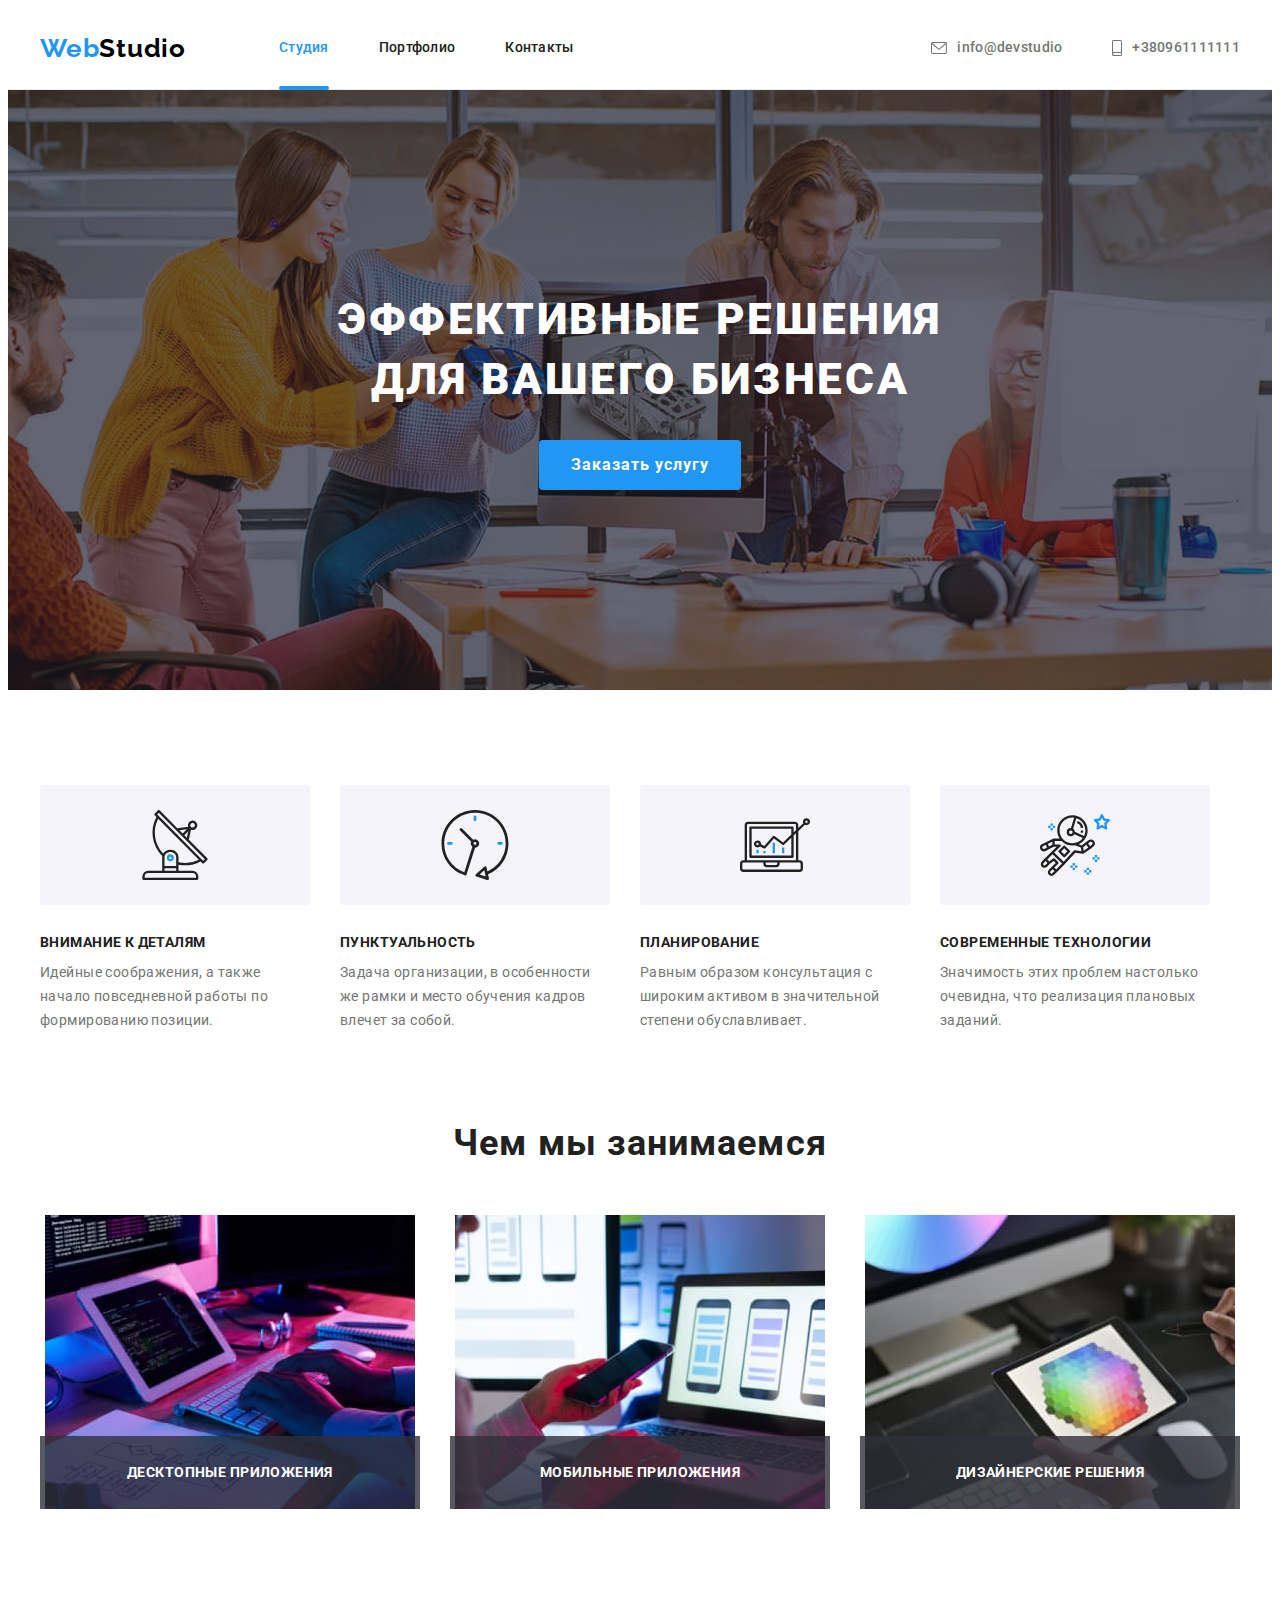
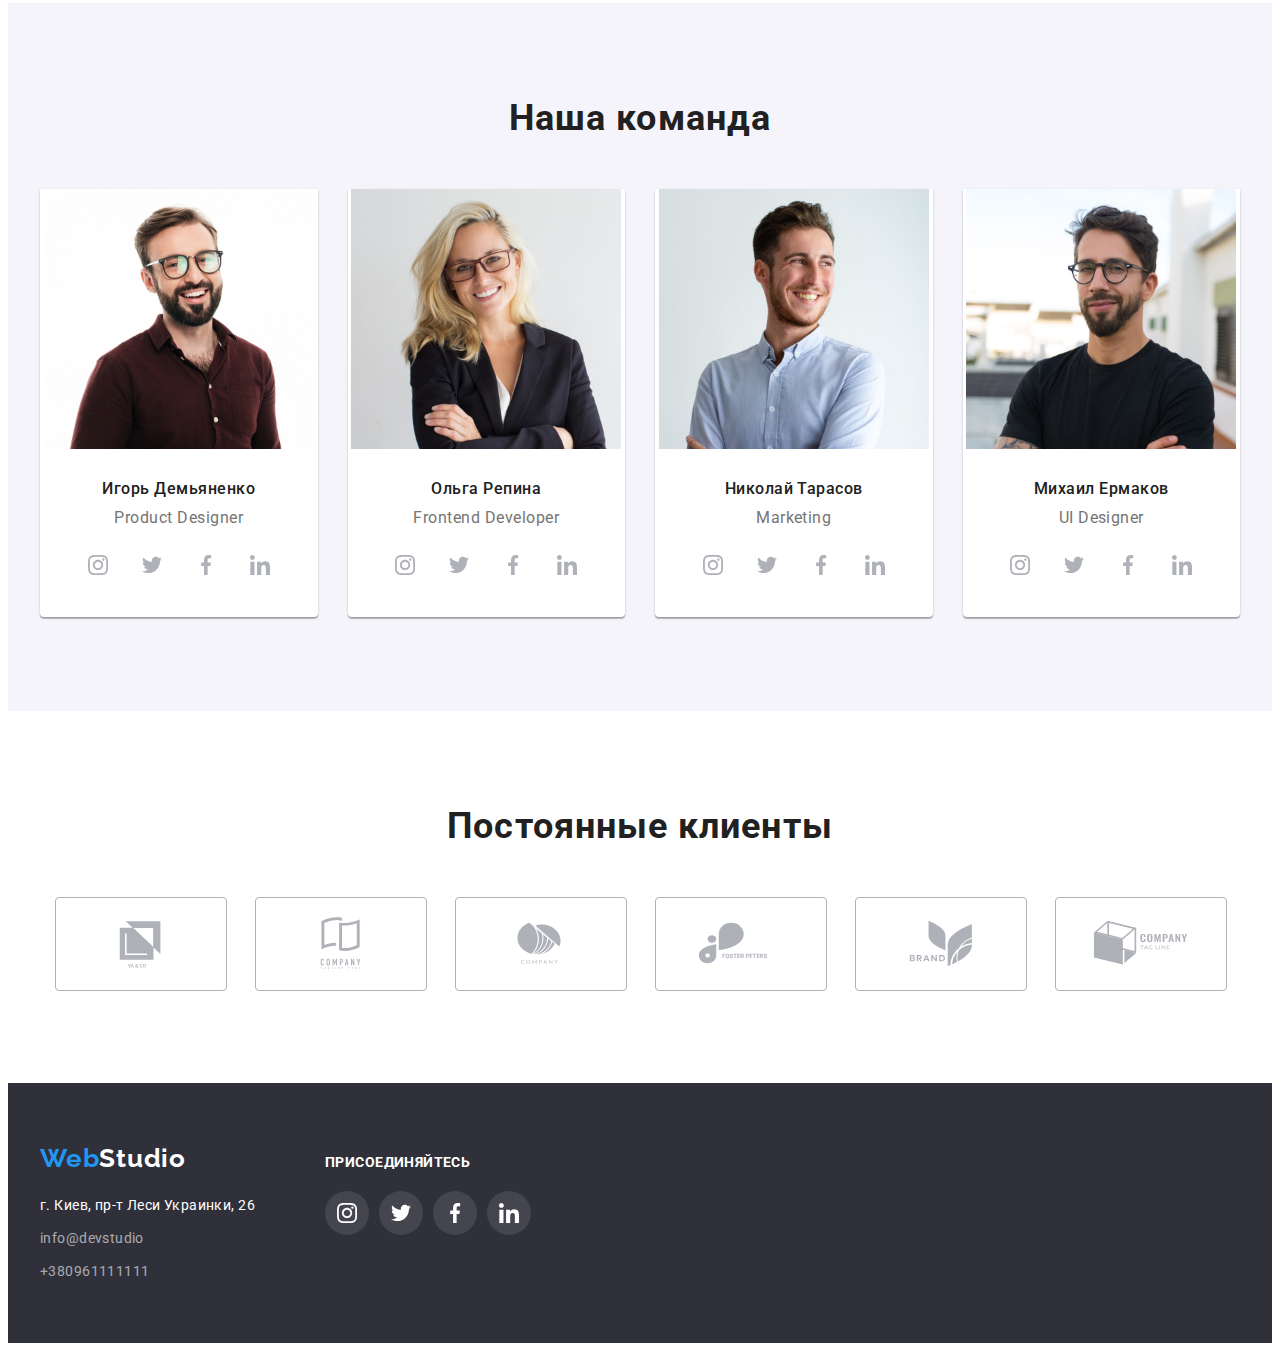
==== index.html @ cbb88fa4 "add HW5" ====
<!DOCTYPE html>
<html lang="ru">
  <head>
    <meta charset="UTF-8" />
    <meta http-equiv="X-UA-Compatible" content="IE=edge" />
    <meta name="viewport" content="width=device-width, initial-scale=1.0" />
    <link rel="preconnect" href="https://fonts.googleapis.com" />
    <link rel="preconnect" href="https://fonts.gstatic.com" crossorigin />
    <link
      href="https://fonts.googleapis.com/css2?family=Raleway:wght@700&family=Roboto:wght@400;500;700;900&display=swap"
      rel="stylesheet"
    />
    <title>WebStudio</title>
    <link
      rel="stylesheet"
      href="https://cdnjs.cloudflare.com/ajax/libs/modern-normalize/1.1.0/modern-normalize.min.css"
      integrity="sha512-wpPYUAdjBVSE4KJnH1VR1HeZfpl1ub8YT/NKx4PuQ5NmX2tKuGu6U/JRp5y+Y8XG2tV+wKQpNHVUX03MfMFn9Q=="
      crossorigin="anonymous"
      referrerpolicy="no-referrer"
    />
    <link rel="stylesheet" href="./css/styles.css" />
  </head>
  <body>
    <!----------------------header-->
    <header class="header">
      <div class="container">
        <a class="header-logo link logo" href="/" lang="en"
          ><span class="color-logo">Web</span>Studio</a
        >
        <nav class="header-nav">
          <ul class="header-list list">
            <li class="header-item">
              <a href="" class="header-link current link">Студия</a>
            </li>
            <li class="header-item">
              <a href="./portfolio.html" class="header-link link">Портфолио</a>
            </li>
            <li class="header-item">
              <a href="" class="header-link link">Контакты</a>
            </li>
          </ul>
        </nav>

        <ul class="header-contacts list">
          <li class="header-contacts-item">
            <a
              href="mailto:info@devstudio"
              class="header-contacts-link header-link link"
            >
              <svg class="header-icons" width="16" height="12">
                <use href="./images/icons.svg#icon-tel"></use>
              </svg>
              info@devstudio</a
            >
          </li>
          <li class="header-contacts-item">
            <a
              href="tel:+380961111111"
              class="header-contacts-link header-link link"
            >
              <svg class="header-icons" width="10" height="16">
                <use href="./images/icons.svg#icon-smartphone"></use>
              </svg>
              +380961111111</a
            >
          </li>
        </ul>
      </div>
    </header>

    <!---------------------------------main-->
    <main>
      <!-------------------------------hero-->
      <section class="hero">
        <div class="container">
          <h1 class="hero-title">Эффективные решения для вашего бизнеса</h1>
          <button
            type="button"
            onclick=""
            class="hero-btn hero-btn-text"
            data-modal-open
          >
            Заказать услугу
          </button>
        </div>
      </section>

      <!-------------------------------properties-->
      <section class="properties">
        <div class="container">
          <h2 class="visually-hidden">Особенности</h2>
          <ul class="properties-list list">
            <li class="properties-item">
              <h3 class="properties-title">Внимание к деталям</h3>
              <p class="properties-text text">
                Идейные соображения, а также начало повседневной работы по
                формированию позиции.
              </p>
            </li>
            <li class="properties-item">
              <h3 class="properties-title">Пунктуальность</h3>
              <p class="properties-text text">
                Задача организации, в особенности же рамки и место обучения
                кадров влечет за собой.
              </p>
            </li>
            <li class="properties-item">
              <h3 class="properties-title">Планирование</h3>
              <p class="properties-text text">
                Равным образом консультация с широким активом в значительной
                степени обуславливает.
              </p>
            </li>
            <li class="properties-item">
              <h3 class="properties-title">Современные технологии</h3>
              <p class="properties-text text">
                Значимость этих проблем настолько очевидна, что реализация
                плановых заданий.
              </p>
            </li>
          </ul>
        </div>
      </section>

      <!-----------------------------------work-->
      <section class="work">
        <div class="container">
          <h2 class="work-title title">Чем мы занимаемся</h2>
          <ul class="work-list list">
            <li class="work-item">
              <div class="work-top">
                <img
                  src="./images/box1.jpg"
                  width="370"
                  alt="руки печатают на клавиатуре"
                />
                <p class="work-top-text">Десктопные приложения</p>
              </div>
            </li>
            <li class="work-item">
              <div class="work-top">
                <img
                  src="./images/box2.jpg"
                  width="370"
                  alt="руки, ноутбук, в одной руке телефон"
                />
                <p class="work-top-text">Мобильные приложения</p>
              </div>
            </li>
            <li class="work-item">
              <div class="work-top">
                <img
                  src="./images/box3.jpg"
                  width="370"
                  alt="в руках девушки планшет, на планшете отображается цветовая схема"
                />
                <p class="work-top-text">Дизайнерские решения</p>
              </div>
            </li>
          </ul>
        </div>
      </section>

      <!---------------------------------------our team-->
      <section class="team">
        <div class="container">
          <h2 class="our-team-title title">Наша команда</h2>
          <ul class="team-list list">
            <li class="team-item">
              <img
                src="./images/img-3.jpg"
                width="270"
                alt="фото Игорь Демьяненко"
              />
              <div class="team-title-text">
                <h3 class="team-title">Игорь Демьяненко</h3>
                <p lang="en" class="team-text">Product Designer</p>
                <ul class="team-social-list list">
                  <li class="team-social-item">
                    <a href="" class="team-social-link link">
                      <svg class="team-social-icon" width="20" height="20">
                        <use href="./images/icons.svg#icon-instagram"></use>
                      </svg>
                    </a>
                  </li>
                  <li class="team-social-item">
                    <a href="" class="team-social-link link">
                      <svg class="team-social-icon" width="20" height="20">
                        <use href="./images/icons.svg#icon-twitter"></use>
                      </svg>
                    </a>
                  </li>
                  <li class="team-social-item">
                    <a href="" class="team-social-link link">
                      <svg class="team-social-icon" width="20" height="20">
                        <use href="./images/icons.svg#icon-facebook"></use>
                      </svg>
                    </a>
                  </li>
                  <li class="team-social-item">
                    <a href="" class="team-social-link link">
                      <svg class="team-social-icon" width="20" height="20">
                        <use href="./images/icons.svg#icon-linkedin"></use>
                      </svg>
                    </a>
                  </li>
                </ul>
              </div>
            </li>

            <li class="team-item">
              <img
                src="./images/img-2(1).jpg"
                width="270"
                alt="фото Ольга Репина"
              />
              <div class="team-title-text">
                <h3 class="team-title">Ольга Репина</h3>
                <p lang="en" class="team-text">Frontend Developer</p>
                <ul class="team-social-list list">
                  <li class="team-social-item">
                    <a href="" class="team-social-link link">
                      <svg class="team-social-icon" width="20" height="20">
                        <use href="./images/icons.svg#icon-instagram"></use>
                      </svg>
                    </a>
                  </li>
                  <li class="team-social-item">
                    <a href="" class="team-social-link link">
                      <svg class="team-social-icon" width="20" height="20">
                        <use href="./images/icons.svg#icon-twitter"></use>
                      </svg>
                    </a>
                  </li>
                  <li class="team-social-item">
                    <a href="" class="team-social-link link">
                      <svg class="team-social-icon" width="20" height="20">
                        <use href="./images/icons.svg#icon-facebook"></use>
                      </svg>
                    </a>
                  </li>
                  <li class="team-social-item">
                    <a href="" class="team-social-link link">
                      <svg class="team-social-icon" width="20" height="20">
                        <use href="./images/icons.svg#icon-linkedin"></use>
                      </svg>
                    </a>
                  </li>
                </ul>
              </div>
            </li>

            <li class="team-item">
              <img
                src="./images/img-1(1).jpg"
                width="270"
                alt="фото Николай Тарасов"
              />
              <div class="team-title-text">
                <h3 class="team-title">Николай Тарасов</h3>
                <p lang="en" class="team-text">Marketing</p>
                <ul class="team-social-list list">
                  <li class="team-social-item">
                    <a href="" class="team-social-link link">
                      <svg class="team-social-icon" width="20" height="20">
                        <use href="./images/icons.svg#icon-instagram"></use>
                      </svg>
                    </a>
                  </li>
                  <li class="team-social-item">
                    <a href="" class="team-social-link link">
                      <svg class="team-social-icon" width="20" height="20">
                        <use href="./images/icons.svg#icon-twitter"></use>
                      </svg>
                    </a>
                  </li>
                  <li class="team-social-item">
                    <a href="" class="team-social-link link">
                      <svg class="team-social-icon" width="20" height="20">
                        <use href="./images/icons.svg#icon-facebook"></use>
                      </svg>
                    </a>
                  </li>
                  <li class="team-social-item">
                    <a href="" class="team-social-link link">
                      <svg class="team-social-icon" width="20" height="20">
                        <use href="./images/icons.svg#icon-linkedin"></use>
                      </svg>
                    </a>
                  </li>
                </ul>
              </div>
            </li>

            <li class="team-item">
              <img
                src="./images/img(1).jpg"
                width="270"
                alt="фото Михаил Ермаков"
              />
              <div class="team-title-text">
                <h3 class="team-title">Михаил Ермаков</h3>
                <p lang="en" class="team-text">UI Designer</p>
                <ul class="team-social-list list">
                  <li class="team-social-item">
                    <a href="" class="team-social-link link">
                      <svg class="team-social-icon" width="20" height="20">
                        <use href="./images/icons.svg#icon-instagram"></use>
                      </svg>
                    </a>
                  </li>
                  <li class="team-social-item">
                    <a href="" class="team-social-link link">
                      <svg class="team-social-icon" width="20" height="20">
                        <use href="./images/icons.svg#icon-twitter"></use>
                      </svg>
                    </a>
                  </li>
                  <li class="team-social-item">
                    <a href="" class="team-social-link link">
                      <svg class="team-social-icon" width="20" height="20">
                        <use href="./images/icons.svg#icon-facebook"></use>
                      </svg>
                    </a>
                  </li>
                  <li class="team-social-item">
                    <a href="" class="team-social-link link">
                      <svg class="team-social-icon" width="20" height="20">
                        <use href="./images/icons.svg#icon-linkedin"></use>
                      </svg>
                    </a>
                  </li>
                </ul>
              </div>
            </li>
          </ul>
        </div>
      </section>

      <!------------------------------------------- clients -->
      <section class="clients">
        <div class="container">
          <h2 class="clients-title">Постоянные клиенты</h2>
          <ul class="clients-list list">
            <li class="clients-item">
              <a href="" class="clients-link link"
                ><svg class="clients-icon" width="106" height="60">
                  <use href="./images/icons.svg#icon-Logo1"></use>
                </svg>
              </a>
            </li>
            <li class="clients-item">
              <a href="" class="clients-link link"
                ><svg class="clients-icon" width="106" height="60">
                  <use href="./images/icons.svg#icon-Logo2"></use>
                </svg>
              </a>
            </li>
            <li class="clients-item">
              <a href="" class="clients-link link"
                ><svg class="clients-icon" width="106" height="60">
                  <use href="./images/icons.svg#icon-Logo3"></use>
                </svg>
              </a>
            </li>
            <li class="clients-item">
              <a href="" class="clients-link link"
                ><svg class="clients-icon" width="106" height="60">
                  <use href="./images/icons.svg#icon-Logo4"></use>
                </svg>
              </a>
            </li>
            <li class="clients-item">
              <a href="" class="clients-link link"
                ><svg class="clients-icon" width="106" height="60">
                  <use href="./images/icons.svg#icon-Logo5"></use>
                </svg>
              </a>
            </li>
            <li class="clients-item">
              <a href="" class="clients-link link"
                ><svg class="clients-icon" width="106" height="60">
                  <use href="./images/icons.svg#icon-Logo6"></use>
                </svg>
              </a>
            </li>
          </ul>
        </div>
      </section>
    </main>

    <!-----------------------------------------footer-->
    <footer class="footer">
      <div class="container">
        <div class="footer-contacts">
          <a class="footer-logo link logo" href="/" lang="en"
            ><span class="color-logo">Web</span>Studio</a
          >
          <address class="footer-address text">
            <p class="footer-address-text">г. Киев, пр-т Леси Украинки, 26</p>
            <ul class="footer-address-list list">
              <li class="footer-address-item">
                <a
                  href="mailto:info@devstudio"
                  class="footer-address-email link"
                  >info@devstudio</a
                >
              </li>
              <li class="footer-address-item">
                <a href="tel:+380961111111" class="footer-address-tel link"
                  >+380961111111</a
                >
              </li>
            </ul>
          </address>
        </div>
        <div class="footer-icons">
          <h2 class="footer-text">Присоединяйтесь</h2>
          <ul class="footer-social-list list">
            <li class="footer-social-item">
              <a href="" class="footer-social-link link">
                <svg class="footer-social-icon" width="20" height="20">
                  <use href="./images/icons.svg#icon-instagram"></use>
                </svg>
              </a>
            </li>
            <li class="footer-social-item">
              <a href="" class="footer-social-link link">
                <svg class="footer-social-icon" width="20" height="20">
                  <use href="./images/icons.svg#icon-twitter"></use>
                </svg>
              </a>
            </li>
            <li class="footer-social-item">
              <a href="" class="footer-social-link link">
                <svg class="footer-social-icon" width="20" height="20">
                  <use href="./images/icons.svg#icon-facebook"></use>
                </svg>
              </a>
            </li>
            <li class="footer-social-item">
              <a href="" class="footer-social-link link">
                <svg class="footer-social-icon" width="20" height="20">
                  <use href="./images/icons.svg#icon-linkedin"></use>
                </svg>
              </a>
            </li>
          </ul>
        </div>

        <!--         
          <form name="sub-form" class="footer-sub-form">
            <div class="footer-sub">
             <label for="user-email" class="footer-title-sub">Подпишитесь на рассылку</label>
             <input class="footer-email-sub" type="email" name="email" id="user-email" placeholder="E-mail" autofocus/>
             <button type="submit" class="footer-btn-sub"><span class="footer-button-text">Подписаться<span></button>
            </div>
          </form> -->
      </div>
    </footer>
    <!-- --------------------------------------modal window -->
    <div class="backdrop is-hidden" data-modal>
      <div class="modal">
        <button type="button" class="modal-close-btn" data-modal-close>
          <svg width="18" height="18" class="modal-close-x">
            <use href="./images/icons.svg#icon-close"></use>
          </svg>
        </button>
      </div>
    </div>

    <!------------------------------------- scripts -->
    <script src="./js/modal.js"></script>
  </body>
</html>
---- css/styles.css ----
:root {
  --main-text-color: #212121;
  --second-text-color: #757575;
  --third-text-color: #ffffff;
  --accent-text-color: #2196f3;
  --main-background-color: #ffffff;
}

p,
h1,
h2,
h3,
h4,
h5,
h6 {
  margin: 0;
}

ul,
ol {
  margin: 0;
  padding-left: 0;
}

button {
  cursor: pointer;
}

img {
  display: block;
  margin: 0 auto;
}

body {
  font-family: "Roboto", sans-serif;
  background-color: var(--main-background-color);
  color: var(--main-text-color);
}

.container {
  width: 1200px;
  margin: 0 auto;
  padding-left: 15px;
  padding-right: 15px;
  /* outline: 1px solid red; */
}

.list {
  list-style: none;
}

.link {
  text-decoration: none;
}

.logo {
  font-family: "Raleway";
  font-weight: 700;
  font-size: 26px;
  line-height: 1.19;
  letter-spacing: 0.03em;
}

.text {
  font-size: 14px;
  line-height: 1.71;
  letter-spacing: 0.03em;
}

.title {
  font-weight: 700;
  font-size: 36px;
  line-height: 1.17;
  text-align: center;
  letter-spacing: 0.03em;
}

/* --------------------HEADER----------------- */
.header {
  /* background-color: yellowgreen; */
  padding-top: 25px;
  padding-bottom: 25px;
  border-bottom: 1px solid #ececec;
}

.header-logo {
  color: #000000;
  margin-right: 93px;
}

.header .container {
  display: flex;
  align-items: center;
}

.header-list {
  display: flex;
  align-items: center;
}

.header-item:not(:last-child) {
  margin-right: 50px;
}

.color-logo {
  color: #2196f3;
}

.header-list .link.current {
  color: var(--accent-text-color);
}

.header-link {
  display: flex;
  align-items: center;
  font-weight: 500;
  font-size: 14px;
  line-height: 1.14;
  letter-spacing: 0.02em;
  color: var(--main-text-color);
  transition: color 250ms cubic-bezier(0.4, 0, 0.2, 1);
  position: relative;
}

.header-contacts {
  display: flex;
  margin-left: auto;
}

.header-contacts-item:not(:last-child) {
  margin-right: 50px;
}

.header-contacts-link {
  color: var(--second-text-color);
  transition: color 250ms cubic-bezier(0.4, 0, 0.2, 1);
}

.header-icons {
  fill: currentColor;
  margin-right: 10px;
}

.header-link:hover,
.header-link:focus {
  color: var(--accent-text-color);
}
.header-contacts-link:hover,
.header-contacts-link:focus {
  fill: var(--accent-text-color);
}

.header-link.current::after {
  content: "";
  position: absolute;
  width: 100%;
  height: 4px;
  background: var(--accent-text-color);
  border-radius: 2px;
  left: 0;
  bottom: -34px;
}

/* --------------------HERO----------------- */
.hero {
  background-color: #2f303a;
  background-image: linear-gradient(
      rgba(47, 48, 58, 0.4),
      rgba(47, 48, 58, 0.4)
    ),
    url(../images/Img.jpg);
  background-repeat: no-repeat;
  background-position: center;
  border-style: cover;
  max-width: 1600px;
  margin: 0 auto;
  padding-top: 200px;
  padding-bottom: 200px;
}

.hero-title {
  font-weight: 900;
  font-size: 44px;
  line-height: 1.36;
  text-align: center;
  letter-spacing: 0.06em;
  text-transform: uppercase;
  width: 696px;
  color: var(--third-text-color);
  margin-left: auto;
  margin-right: auto;
  margin-bottom: 30px;
  /* padding: 200px 250px 30px 250px; */
}

.hero-btn {
  display: block;
  font-family: inherit;
  font-weight: 700;
  font-size: 16px;
  line-height: 1.88;
  letter-spacing: 0.06em;
  color: var(--third-text-color);
  background-color: #2196f3;
  border: none;
  padding: 10px 32px;
  margin: 0 auto;
  border-radius: 4px;
}

.hero-btn:hover,
.hero-btn:focus {
  background-color: #188ce8;
}

/* --------------------PROPERTIES----------------- */

.properties {
  /* background-color: yellow; */
  padding-top: 95px;
  padding-bottom: 45px;
}

.properties-list {
  display: flex;
}

.properties-item {
  max-width: 270px;
}

.properties-item:not(:last-child) {
  margin-right: 30px;
}

.properties-item::before {
  display: block;
  content: "";
  height: 120px;
  background: #f5f4fa;
  background-repeat: no-repeat;
  background-position: center;
  border-radius: 4px;
  margin-bottom: 30px;
}

.properties-item:nth-child(1)::before {
  background-image: url(../images/antenna1.svg);
}

.properties-item:nth-child(2)::before {
  background-image: url(../images/clock2.svg);
}

.properties-item:nth-child(3)::before {
  background-image: url(../images/diagram3.svg);
}

.properties-item:nth-child(4)::before {
  background-image: url(../images/astronaut4.svg);
}

.visually-hidden {
  position: absolute;
  white-space: nowrap;
  width: 1px;
  height: 1px;
  overflow: hidden;
  border: 0;
  padding: 0;
  clip: rect(0 0 0 0);
  clip-path: inset(50%);
  margin: -1px;
}

.properties-title {
  font-weight: 700;
  font-size: 14px;
  line-height: 1.14;
  letter-spacing: 0.03em;
  text-transform: uppercase;
  margin-bottom: 10px;
}

.properties-text {
  color: var(--second-text-color);
}

/* --------------------WORK----------------- */
.work {
  /* background-color: blue; */
  padding-top: 45px;
  padding-bottom: 94px;
}

.work-list {
  display: flex;
  flex-wrap: wrap;
  margin: -15px;
}

.work-item {
  flex-basis: calc(100% / 3 - 30px);
  margin: 15px;
}

.work-top {
  position: relative;
}

.work-top-text {
  position: absolute;
  bottom: 0;
  width: 100%;
  font-weight: 700;
  font-size: 14px;
  line-height: 1.33;
  text-align: center;
  letter-spacing: 0.03em;
  text-transform: uppercase;
  color: var(--third-text-color);
  background: rgba(47, 48, 58, 0.8);
  padding-top: 27px;
  padding-bottom: 27px;
}

.work-title {
  margin-bottom: 50px;
}

/* --------------------OUR TEAM----------------- */
.team {
  background-color: #f5f4fa;
  max-width: 1600px;
  margin: 0 auto;
  padding-top: 94px;
  padding-bottom: 94px;
}

.our-team-title {
  margin-bottom: 50px;
}

.team-item {
  background-color: #ffffff;
}

.team-title-text {
  text-align: center;
  padding-top: 30px;
  padding-bottom: 30px;
}

.team-title {
  font-weight: 500;
  font-size: 16px;
  line-height: 1.19;
  text-align: center;
  letter-spacing: 0.03em;
  margin-bottom: 10px;
}

.team-list {
  display: flex;
  margin-left: -30px;
}

.team-item {
  flex-basis: calc(100% / 4 - 30px);
  margin-left: 30px;
  box-shadow: 0px 1px 3px rgba(0, 0, 0, 0.12), 0px 1px 1px rgba(0, 0, 0, 0.14),
    0px 2px 1px rgba(0, 0, 0, 0.2);
  border-radius: 0px 0px 4px 4px;
}

.team-text {
  line-height: 1.19;
  text-align: center;
  letter-spacing: 0.03em;
  color: var(--second-text-color);
}

.team-social-list {
  display: flex;
  justify-content: center;
  margin-top: 16px;
}

.team-social-item {
  width: 44px;
  height: 44px;
  margin-right: 10px;
}

.team-social-item:last-child {
  margin: 0;
}

.team-social-link {
  width: 100%;
  height: 100%;
  border-radius: 50%;
  display: flex;
  align-items: center;
  justify-content: center;
  transition: background-color 250ms cubic-bezier(0.4, 0, 0.2, 1),
    fill 250ms cubic-bezier(0.4, 0, 0.2, 1);
}

.team-social-icon {
  fill: #afb1b8;
}

.team-social-link:hover,
.team-social-link:focus {
  background-color: #2196f3;
}

.team-social-link:hover .team-social-icon,
.team-social-link:focus .team-social-icon {
  fill: #ffffff;
}

/* --------------------CLIENTS----------------- */
.clients {
  padding-top: 94px;
  padding-bottom: 94px;
}

.clients-title {
  font-size: 36px;
  line-height: calc(42 / 36);
  text-align: center;
  letter-spacing: 0.03em;
  color: var(--main-text-color);
}

.clients-list {
  display: flex;
  justify-content: center;
  margin-top: 50px;
}

.clients-item {
  width: 170px;
  height: 92px;
  margin-right: 30px;
}

.clients-item:last-child {
  margin-right: 0;
}

.clients-link {
  display: flex;
  align-items: center;
  justify-content: center;
  width: 100%;
  height: 100%;
  border: 1px solid #afb1b8;
  border-radius: 4px;
  transition: border-color 250ms cubic-bezier(0.4, 0, 0.2, 1);
}

.clients-icon {
  fill: #afb1b8;
  transition: fill 250ms cubic-bezier(0.4, 0, 0.2, 1);
}

.clients-link:hover .clients-icon,
.clients-link:focus .clients-icon {
  fill: var(--accent-text-color);
}

.clients-link:hover,
.clients-link:focus {
  border-color: var(--accent-text-color);
}

/* --------------------FOOTER----------------- */
.footer {
  background-color: #2f303a;
  max-width: 1600px;
  margin: 0 auto;
  padding-top: 60px;
  padding-bottom: 60px;
}

.footer .container {
  display: flex;
  align-items: baseline;
}

.footer-contacts {
  margin-right: 70px;
}

.footer-logo {
  color: #ffffff;
}

.footer-address {
  font-style: normal;
  margin-top: 20px;
}

.footer-address-text {
  color: var(--third-text-color);
  margin-bottom: 9px;
}

.footer-address-item:not(:last-child) {
  margin-bottom: 9px;
}

.footer-address-email,
.footer-address-tel {
  color: rgba(255, 255, 255, 0.6);
  transition: color 250ms cubic-bezier(0.4, 0, 0.2, 1);
}

.footer-address-email:hover,
.footer-address-tel:hover,
.footer-address-email:focus,
.footer-address-tel:focus {
  color: var(--accent-text-color);
}

/* .footer-icons {
  margin-top: 12px;
} */

.footer-text {
  font-size: 14px;
  line-height: 1.14;
  letter-spacing: 0.03em;
  text-transform: uppercase;
  color: var(--third-text-color);
  margin-bottom: 20px;
}

.footer-social-list {
  display: flex;
}

.footer-social-item {
  width: 44px;
  height: 44px;
  margin-right: 10px;
}

.footer-social-item:last-child {
  margin: 0;
}

.footer-social-link {
  width: 100%;
  height: 100%;
  border-radius: 50%;
  display: flex;
  align-items: center;
  justify-content: center;
  background: rgba(255, 255, 255, 0.1);
  border-radius: 50%;
  transition: background 250ms cubic-bezier(0.4, 0, 0.2, 1);
}

.footer-social-icon {
  fill: #ffffff;
}

.footer-social-link:hover,
.footer-social-link:focus {
  background: #2196f3;
}

.footer-sub {
  /* border: 1px solid red; */
  margin-left: 93px;
}

.footer-title-sub {
  font-weight: 700;
  font-size: 14px;
  line-height: 1.33;
  letter-spacing: 0.03em;
  text-transform: uppercase;
  color: var(--third-text-color);
  display: flex;
  margin-bottom: 20px;
}

.footer-email-sub {
  background: transparent;
  border: 1px solid rgba(255, 255, 255, 0.3);
  filter: drop-shadow(0px 4px 4px rgba(0, 0, 0, 0.15));
  border-radius: 4px;
  margin-right: 12px;
  position: relative;
  width: 358px;
  height: 50px;
  margin: 0;
}

/* .footer-sub input::placeholder {
  margin-left: 16px;
  margin-right: auto;
  font-size: 16px;
  line-height: 1.25;
  display: flex;
  align-items: center;
  letter-spacing: 0.03em;
  color: rgba(255, 255, 255, 0.6);
} */

.footer-button-text {
  font-family: inherit;
  font-weight: 700;
  font-size: 16px;
  line-height: 1.88;
  color: var(--third-text-color);
}

.footer-btn-sub {
  background: #2196f3;
  box-shadow: 0px 4px 4px rgba(0, 0, 0, 0.15);
  border-radius: 4px;
  width: 200px;
  height: 50px;
}

/* --------------------PORTFOLIO-------------------- */
.portfolio {
  padding-top: 94px;
  padding-bottom: 94px;
}

/*------------------------------- filter */

.filter-list {
  display: flex;
  justify-content: center;
  margin-bottom: 50px;
}

.filter-btn {
  font-family: inherit;
  font-weight: 500;
  font-size: 16px;
  line-height: 1.62;
  text-align: center;
  letter-spacing: 0.03em;
  color: #212121;
  background-color: #f5f4fa;
  cursor: pointer;
  border: none;
  border-radius: 4px;
  padding: 6px 22px 6px 22px;
  transition: background-color 250ms cubic-bezier(0.4, 0, 0.2, 1),
    box-shadow 250ms cubic-bezier(0.4, 0, 0.2, 1),
    color 250ms cubic-bezier(0.4, 0, 0.2, 1);
}

.filter-item:not(:last-child) {
  margin-right: 8px;
}

.filter-btn:hover,
.filter-btn:focus {
  color: #ffffff;
  background-color: #2196f3;
  box-shadow: 0px 3px 1px rgba(0, 0, 0, 0.1), 0px 1px 2px rgba(0, 0, 0, 0.08),
    0px 2px 2px rgba(0, 0, 0, 0.12);
}

/* ---------------------------------projects */
.projects-list {
  display: flex;
  flex-wrap: wrap;
  margin-left: -30px;
  margin-top: -30px;
}

.projects-list > .projects-item {
  /* outline: 1px dashed blue; */
  flex-basis: calc(100% / 3 - 30px);
  margin-left: 30px;
  margin-top: 30px;
}

.projects-link {
  display: block;
  transition: box-shadow 250ms cubic-bezier(0.4, 0, 0.2, 1);
}

.projects-item:hover .projects-top-text {
  transform: translateY(0);
}

.projects-image {
  position: relative;
  overflow: hidden;
}

.projects-top-text {
  position: absolute;
  top: 0;
  font-size: 18px;
  line-height: 1.56;
  letter-spacing: 0.03em;
  color: var(--third-text-color);
  background: rgba(33, 150, 243, 0.9);
  padding: 63px 24px;
  height: 100%;
  transform: translateY(100%);
  transition: transform 250ms linear;
}

.projects-title {
  font-weight: 700;
  font-size: 18px;
  line-height: 2;
  letter-spacing: 0.06em;
  color: var(--main-text-color);
  margin-bottom: 4px;
}

.projects-text {
  line-height: 1.88;
  letter-spacing: 0.03em;
  color: var(--second-text-color);
}

.projects-title-text {
  padding: 20px 24px 20px 24px;
  border-right: 1px solid #eeeeee;
  border-bottom: 1px solid #eeeeee;
  border-left: 1px solid #eeeeee;
}

.projects-link:hover,
.projects-link:focus {
  box-shadow: 0px 3px 1px rgba(0, 0, 0, 0.1), 0px 1px 2px rgba(0, 0, 0, 0.08),
    0px 2px 2px rgba(0, 0, 0, 0.12);
  border-radius: 4px;
}

/* ------modal window */
.backdrop {
  position: fixed;
  width: 100vw;
  height: 100vh;
  background: rgba(0, 0, 0, 0.2);
  top: 0;
  transition: opacity 250ms, visibility 250ms;
}

.backdrop.is-hidden .modal {
  transform: translate(-50%, -50%) scale(0);
}

.modal {
  width: 530px;
  min-height: 580px;
  background-color: var(--main-background-color);
  box-shadow: 0px 1px 3px rgba(0, 0, 0, 0.12), 0px 1px 1px rgba(0, 0, 0, 0.14),
    0px 2px 1px rgba(0, 0, 0, 0.2);
  border-radius: 4px;
  position: absolute;
  top: 50%;
  left: 50%;
  transform: translate(-50%, -50%) scale(1);
  transition: transform 250ms;
}

.modal-close-btn {
  width: 30px;
  height: 30px;
  background-color: transparent;
  border: 1px solid rgba(0, 0, 0, 0.1);
  border-radius: 50%;
  position: absolute;
  top: 8px;
  right: 8px;
}

.modal-close-x {
  display: block;
}

.is-hidden {
  visibility: hidden;
  opacity: 0;
  pointer-events: none;
}

.no-scroll {
  overflow: hidden;
}
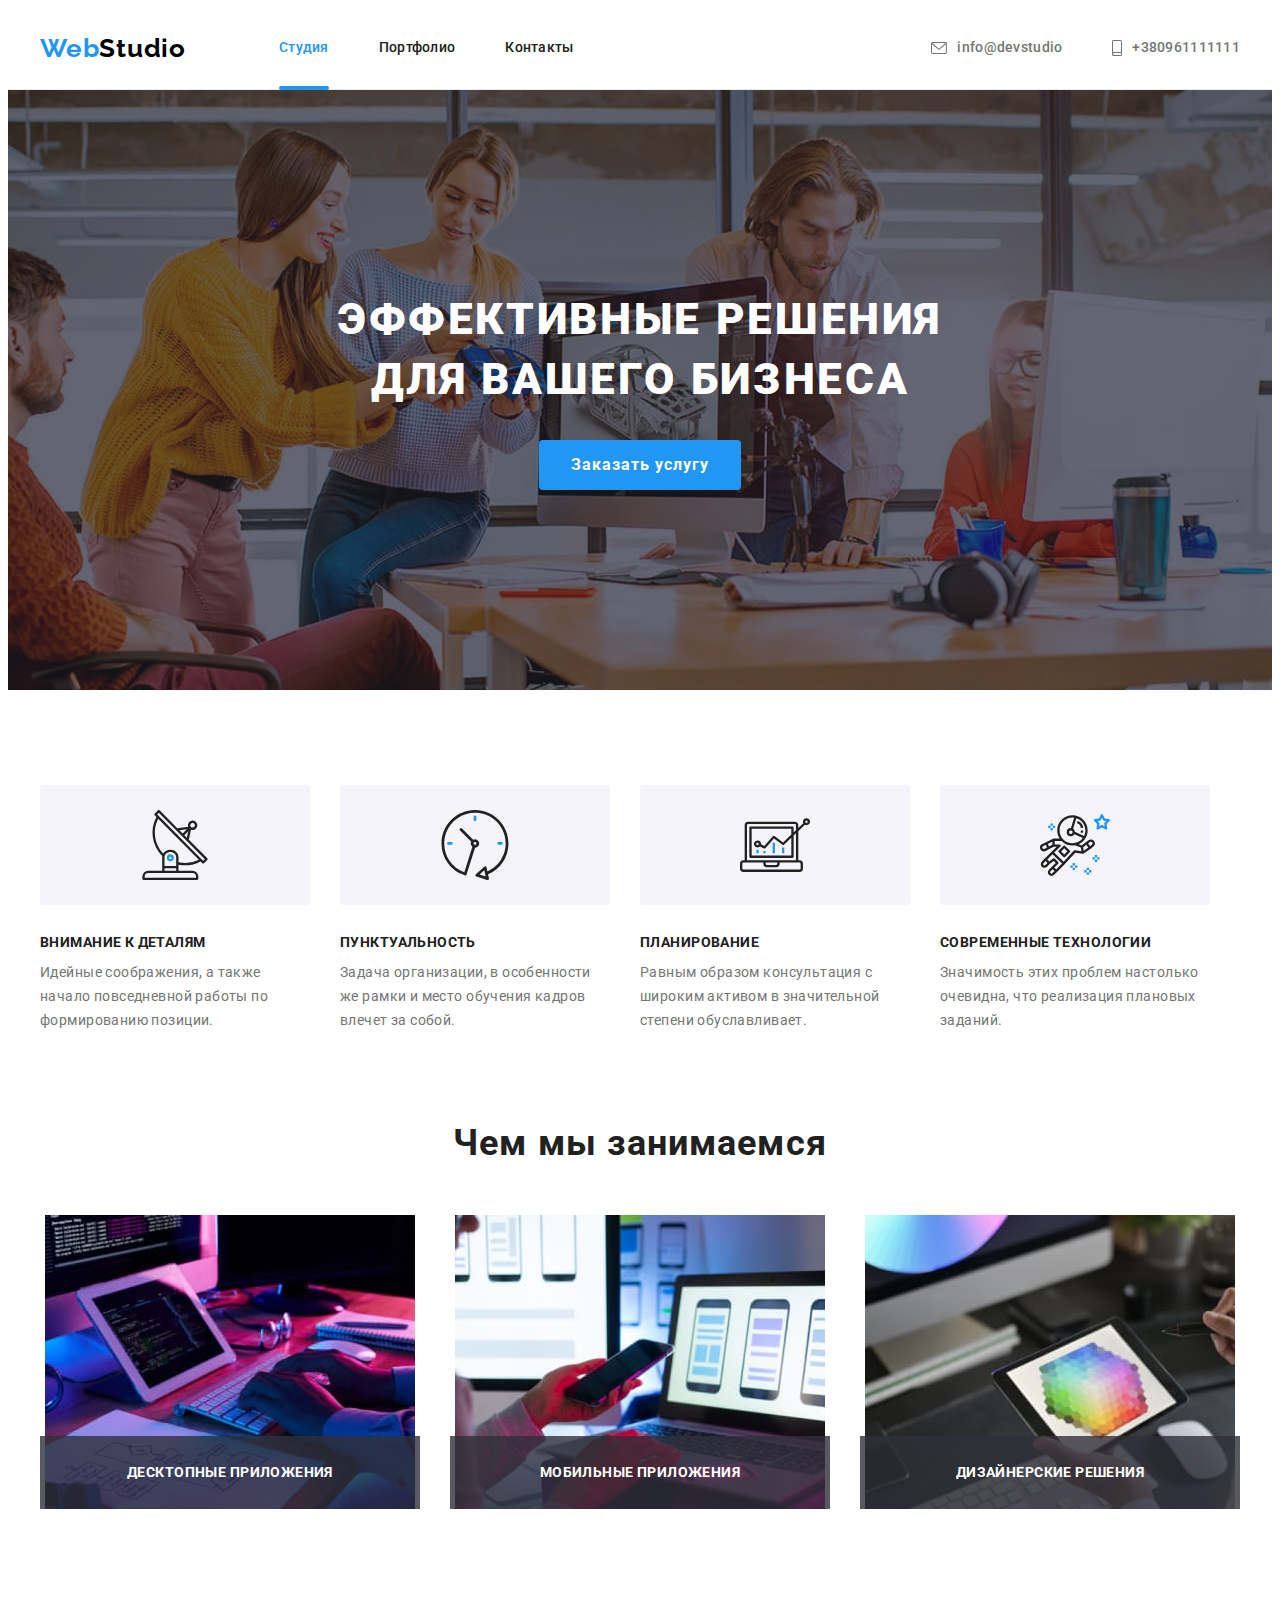
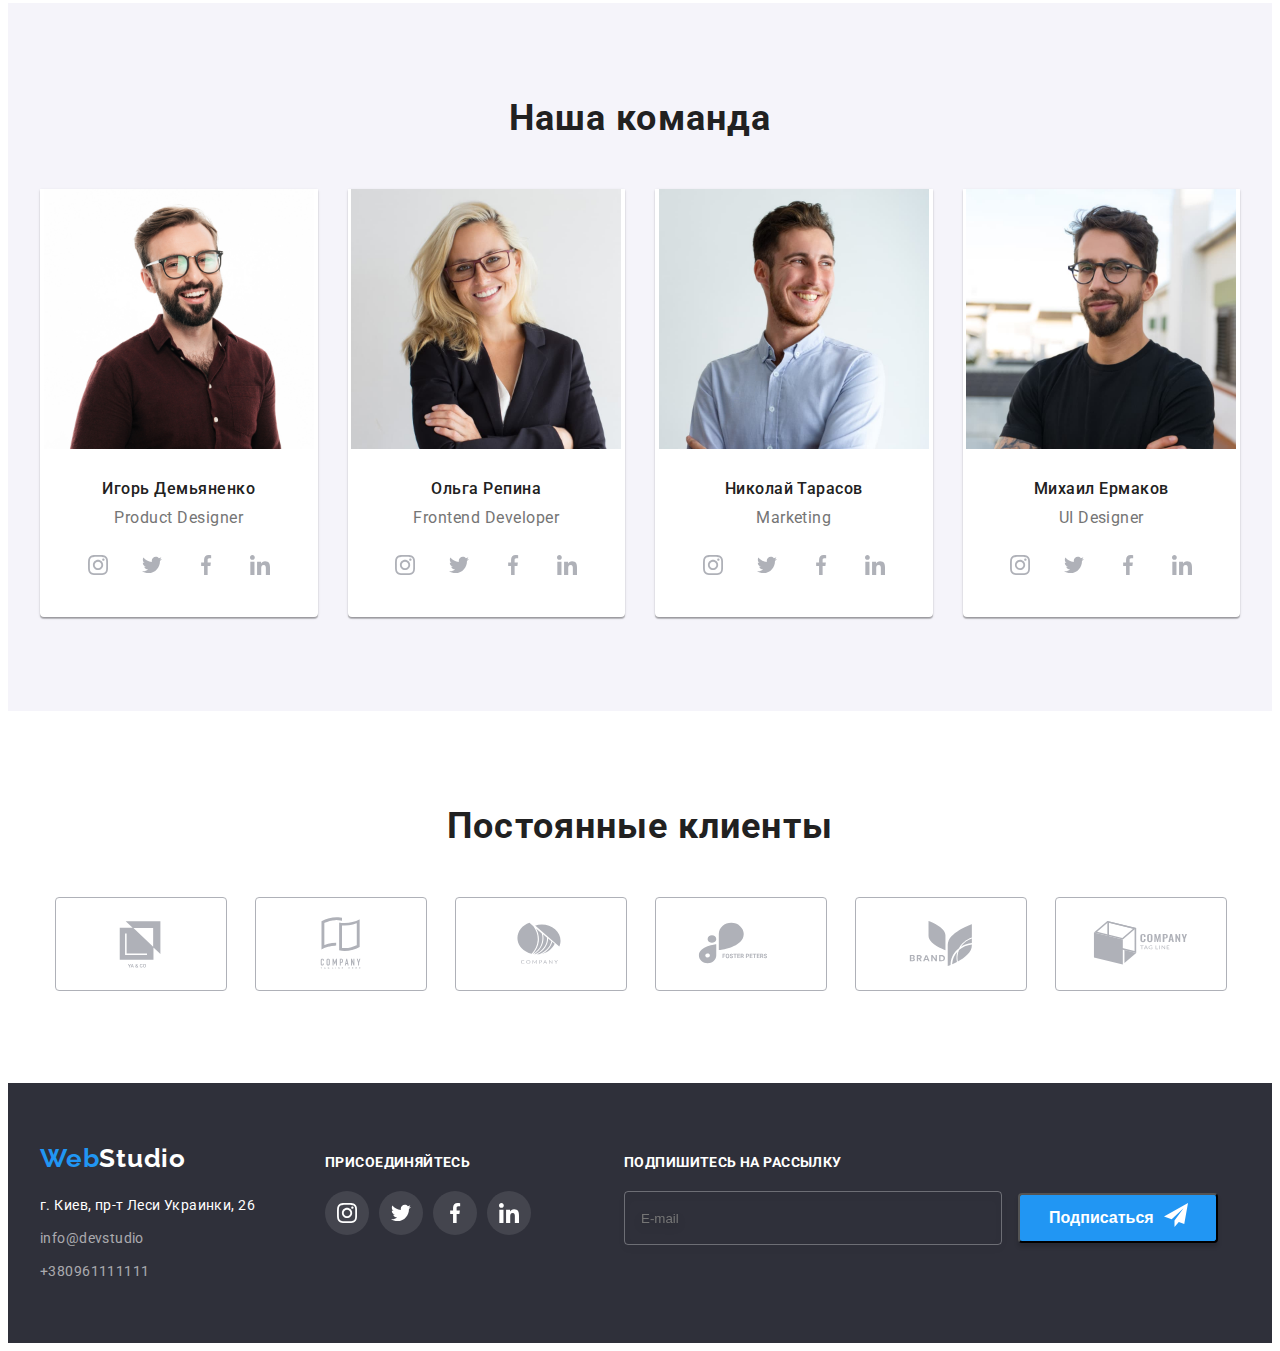
==== commit 74095863: "add to HW5" ====
--- a/index.html
+++ b/index.html
@@ -448,14 +448,26 @@
           </ul>
         </div>
 
-        <!--         
-          <form name="sub-form" class="footer-sub-form">
-            <div class="footer-sub">
-             <label for="user-email" class="footer-title-sub">Подпишитесь на рассылку</label>
-             <input class="footer-email-sub" type="email" name="email" id="user-email" placeholder="E-mail" autofocus/>
-             <button type="submit" class="footer-btn-sub"><span class="footer-button-text">Подписаться<span></button>
+        <form name="footer-form" class="footer-form">
+          <p class="footer-form-text">Подпишитесь на рассылку</p>
+          <label for="footer-form-email"></label>
+          <input
+            class="footer-form-email"
+            name="footer-form-email"
+            type="email"
+            placeholder="E-mail"
+            autocomplete="on"
+            id="footer-form-email"
+          />
+          <button type="submit" class="footer-btn-sub">
+            <div class="for-form">
+              <span class="footer-btn-text">Подписаться</span>
+              <svg class="footer-form-icon" width="24" height="24">
+                <use href="./images/icons.svg#icon-telegram"></use>
+              </svg>
             </div>
-          </form> -->
+          </button>
+        </form>
       </div>
     </footer>
     <!-- --------------------------------------modal window -->
--- a/css/styles.css
+++ b/css/styles.css
@@ -526,10 +526,6 @@
   color: var(--accent-text-color);
 }
 
-/* .footer-icons {
-  margin-top: 12px;
-} */
-
 .footer-text {
   font-size: 14px;
   line-height: 1.14;
@@ -574,46 +570,41 @@
   background: #2196f3;
 }
 
-.footer-sub {
+/* ---------------FOOTER FORM----- */
+.footer-form {
   /* border: 1px solid red; */
   margin-left: 93px;
 }
 
-.footer-title-sub {
+.footer-form-text {
   font-weight: 700;
   font-size: 14px;
   line-height: 1.33;
   letter-spacing: 0.03em;
   text-transform: uppercase;
   color: var(--third-text-color);
-  display: flex;
   margin-bottom: 20px;
 }
 
-.footer-email-sub {
+.footer-form-email {
   background: transparent;
   border: 1px solid rgba(255, 255, 255, 0.3);
   filter: drop-shadow(0px 4px 4px rgba(0, 0, 0, 0.15));
   border-radius: 4px;
-  margin-right: 12px;
-  position: relative;
   width: 358px;
   height: 50px;
-  margin: 0;
-}
-
-/* .footer-sub input::placeholder {
-  margin-left: 16px;
-  margin-right: auto;
-  font-size: 16px;
-  line-height: 1.25;
-  display: flex;
-  align-items: center;
-  letter-spacing: 0.03em;
-  color: rgba(255, 255, 255, 0.6);
-} */
-
-.footer-button-text {
+  padding-left: 16px;
+  margin-right: 12px;
+  outline: none;
+  color: var(--third-text-color);
+}
+
+.for-form {
+  display: flex;
+  padding-left: 29px;
+}
+
+.footer-btn-text {
   font-family: inherit;
   font-weight: 700;
   font-size: 16px;
@@ -627,6 +618,12 @@
   border-radius: 4px;
   width: 200px;
   height: 50px;
+  padding: 0;
+}
+
+.footer-form-icon {
+  margin-left: 10px;
+  align-items: center;
 }
 
 /* --------------------PORTFOLIO-------------------- */
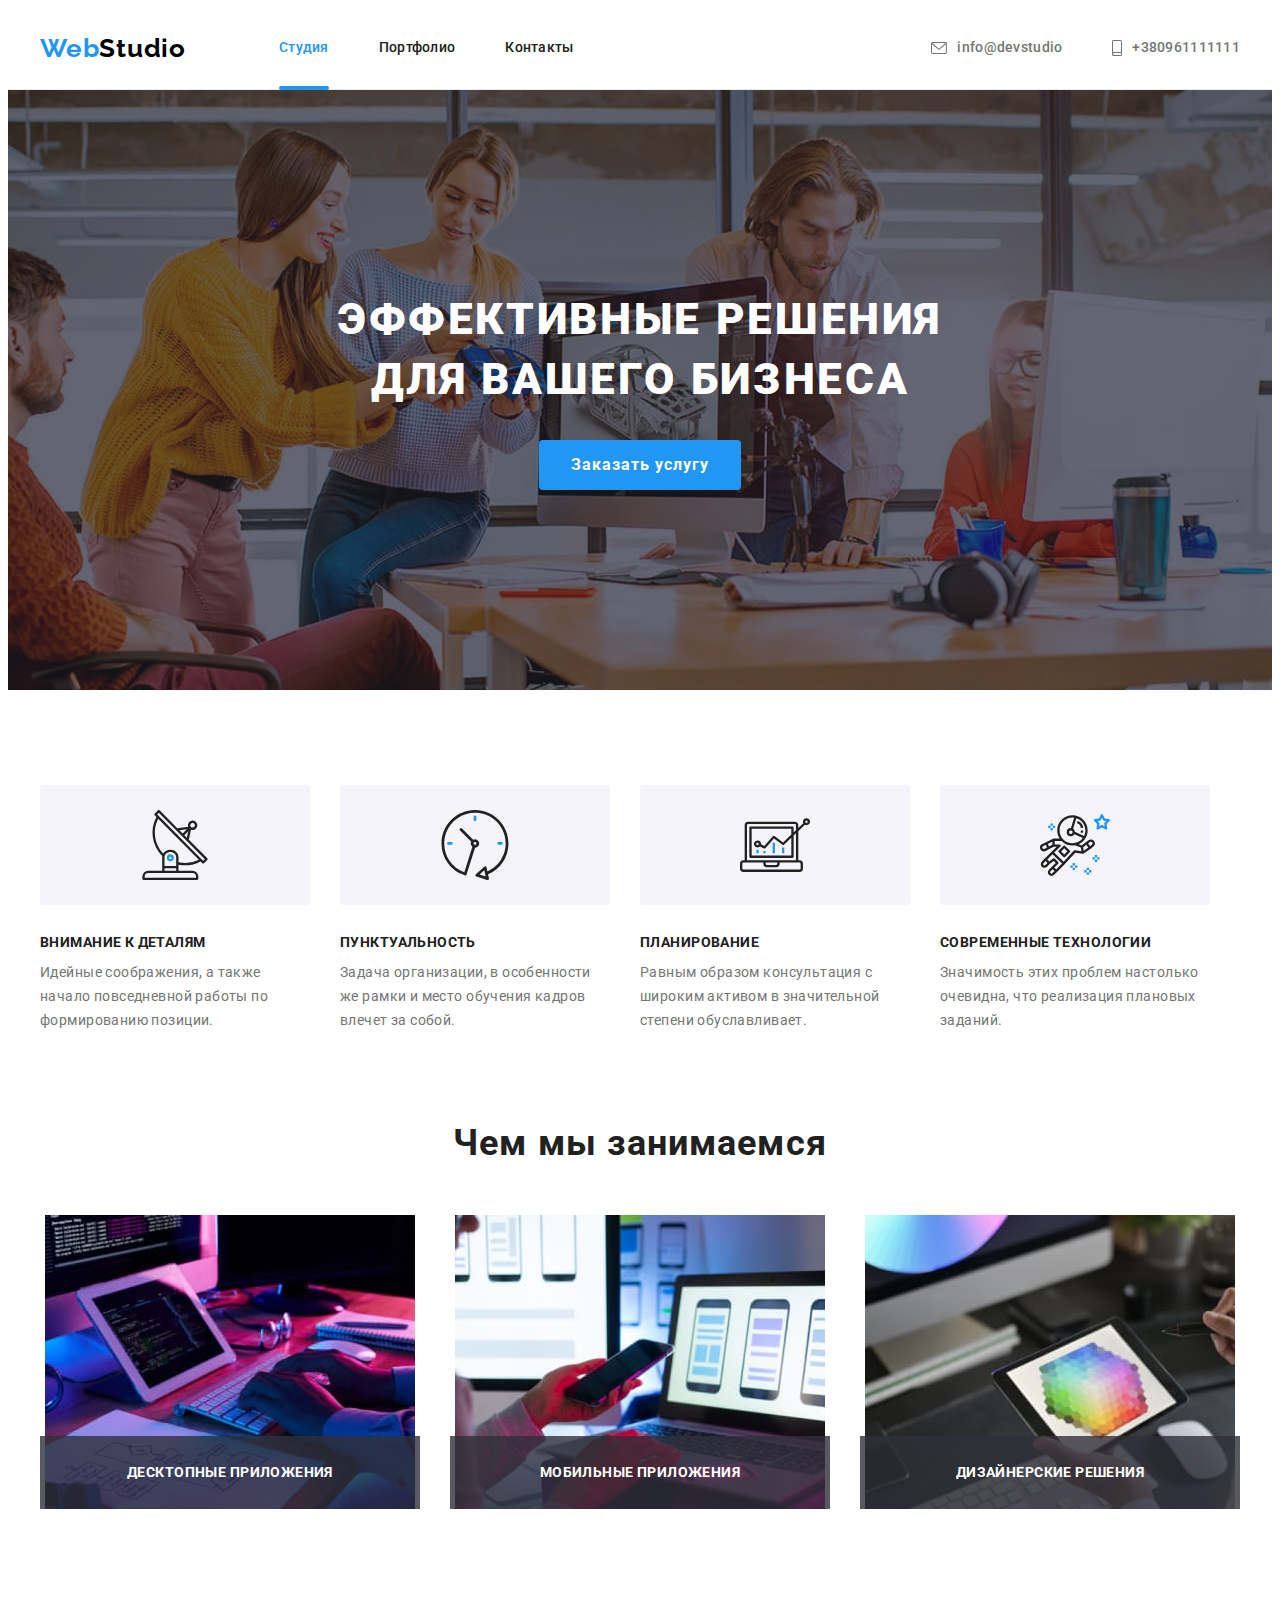
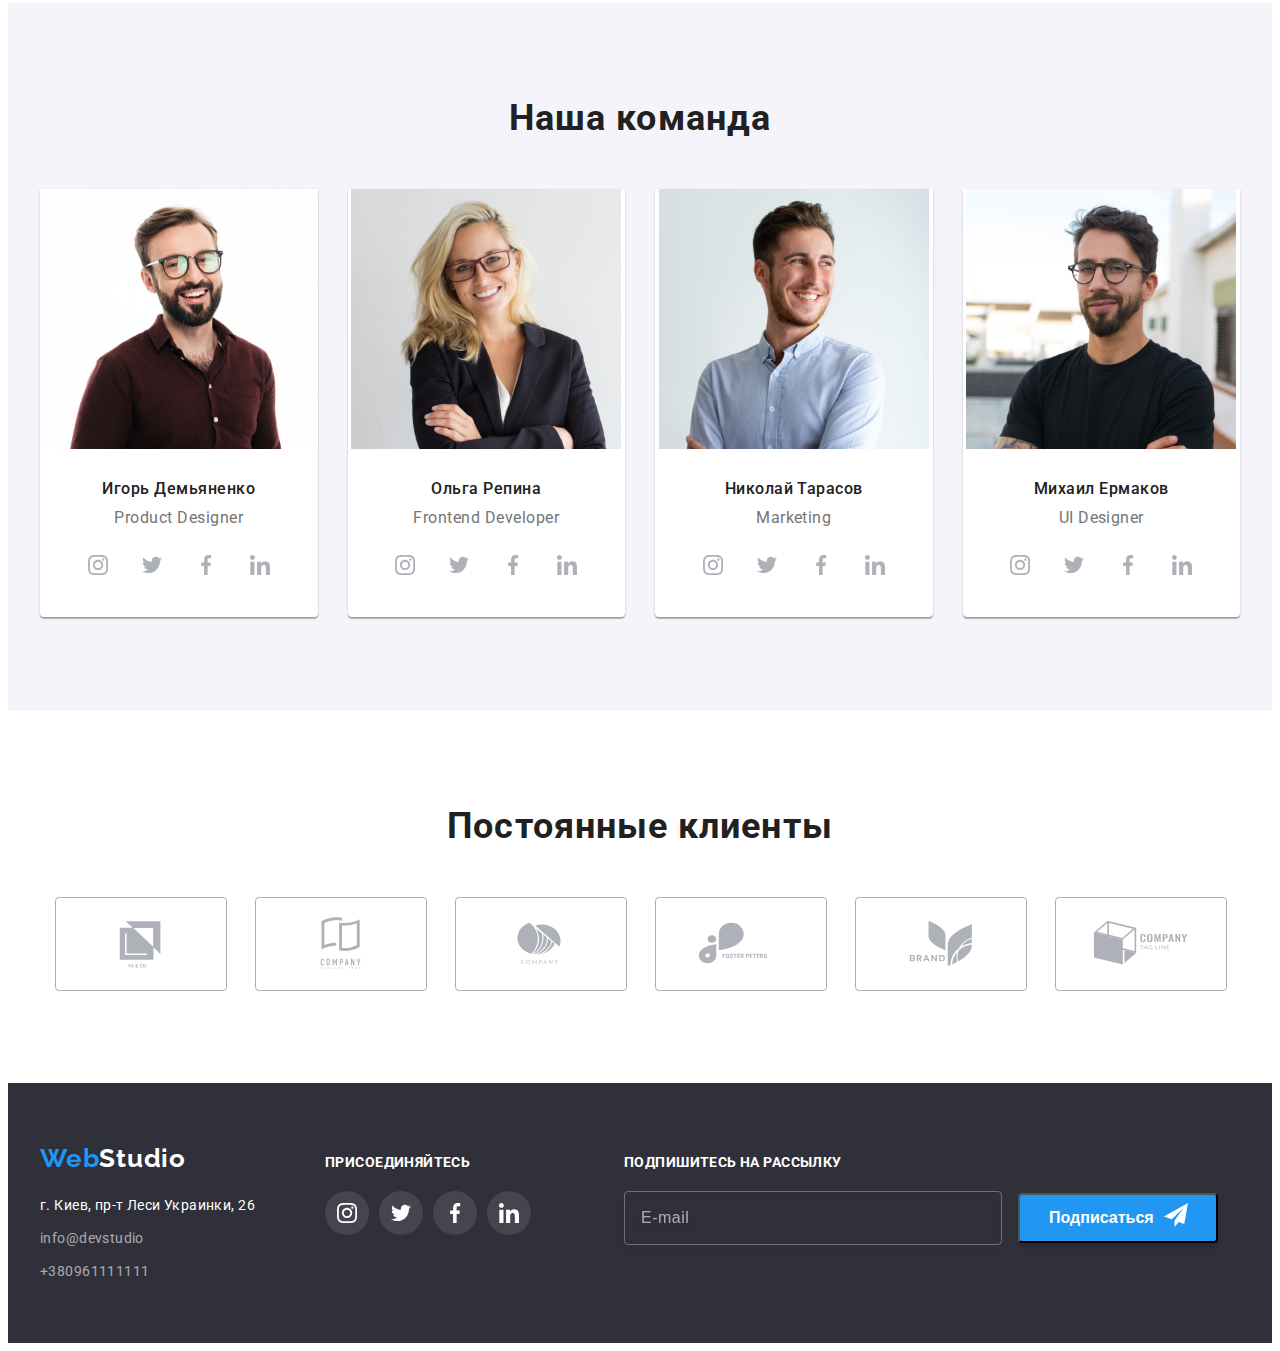
==== commit 20e235ba: "modal window" ====
--- a/index.html
+++ b/index.html
@@ -21,7 +21,7 @@
     <link rel="stylesheet" href="./css/styles.css" />
   </head>
   <body>
-    <!----------------------header-->
+    <!-------------------------------------------------header-->
     <header class="header">
       <div class="container">
         <a class="header-logo link logo" href="/" lang="en"
@@ -68,9 +68,9 @@
       </div>
     </header>
 
-    <!---------------------------------main-->
+    <!---------------------------------------------------main-->
     <main>
-      <!-------------------------------hero-->
+      <!-------------------------------------------------hero-->
       <section class="hero">
         <div class="container">
           <h1 class="hero-title">Эффективные решения для вашего бизнеса</h1>
@@ -85,7 +85,7 @@
         </div>
       </section>
 
-      <!-------------------------------properties-->
+      <!------------------------------------------properties-->
       <section class="properties">
         <div class="container">
           <h2 class="visually-hidden">Особенности</h2>
@@ -122,7 +122,7 @@
         </div>
       </section>
 
-      <!-----------------------------------work-->
+      <!------------------------------------------------work-->
       <section class="work">
         <div class="container">
           <h2 class="work-title title">Чем мы занимаемся</h2>
@@ -161,7 +161,7 @@
         </div>
       </section>
 
-      <!---------------------------------------our team-->
+      <!--------------------------------------------our team-->
       <section class="team">
         <div class="container">
           <h2 class="our-team-title title">Наша команда</h2>
@@ -389,7 +389,7 @@
       </section>
     </main>
 
-    <!-----------------------------------------footer-->
+    <!------------------------------------------------footer-->
     <footer class="footer">
       <div class="container">
         <div class="footer-contacts">
@@ -470,7 +470,7 @@
         </form>
       </div>
     </footer>
-    <!-- --------------------------------------modal window -->
+    <!-- ------------------------------------------------------modal window -->
     <div class="backdrop is-hidden" data-modal>
       <div class="modal">
         <button type="button" class="modal-close-btn" data-modal-close>
@@ -478,10 +478,99 @@
             <use href="./images/icons.svg#icon-close"></use>
           </svg>
         </button>
+        <!-- ----------------------------------------------------modal form -->
+        <p class="modal-title">Оставьте свои данные, мы вам перезвоним</p>
+        <form>
+          <div class="modal-field">
+            <label for="user-name" class="modal-label"
+              ><span class="modal-label-text">Имя</span></label
+            >
+            <div class="input-wrap">
+              <input
+                type="text"
+                name="user-name"
+                class="modal-input"
+                required
+                autofocus
+                minlength="2"
+                id="user-name"
+              />
+              <svg class="modal-icon" width="18" height="18">
+                <use href="./images/icons.svg#icon-person-black"></use>
+              </svg>
+            </div>
+          </div>
+
+          <div class="modal-field">
+            <label for="user-tel" class="modal-label"
+              ><span class="modal-label-text">Телефон</span></label
+            >
+            <div class="input-wrap">
+              <input
+                type="tel"
+                name="user-tel"
+                class="modal-input"
+                required
+                id="user-tel"
+              />
+              <svg class="modal-icon" width="18" height="18">
+                <use href="./images/icons.svg#icon-phone-black"></use>
+              </svg>
+            </div>
+          </div>
+
+          <div class="modal-field">
+            <label for="user-email" class="modal-label"
+              ><span class="modal-label-text">Почта</span></label
+            >
+            <div class="input-wrap">
+              <input
+                type="email"
+                name="user-email"
+                class="modal-input"
+                required
+                id="user-email"
+              />
+              <svg class="modal-icon" width="18" height="18">
+                <use href="./images/icons.svg#icon-email-black"></use>
+              </svg>
+            </div>
+          </div>
+
+          <div class="modal-field">
+            <label for="user-text" class="modal-label"
+              ><span class="modal-label-text">Комментарий</span></label
+            >
+            <textarea
+              name="user-text"
+              id="user-text"
+              class="modal-text"
+              placeholder="Введите текст"
+            ></textarea>
+          </div>
+
+          <div class="modal-field">
+            <input
+              type="checkbox"
+              name="policy"
+              value="true"
+              class="modal-policy visually-hidden"
+              id="policy"
+            />
+            <label for="policy" class="policy-text"
+              >Соглашаюсь с рассылкой и принимаю
+              <a href="" class="policy-link">Условия договора</a></label
+            >
+          </div>
+
+          <button type="submit" class="modal-btn">
+            <span class="modal-btn-text">Отправить</span>
+          </button>
+        </form>
       </div>
     </div>
 
-    <!------------------------------------- scripts -->
+    <!--------------------------------------------- scripts -->
     <script src="./js/modal.js"></script>
   </body>
 </html>
--- a/css/styles.css
+++ b/css/styles.css
@@ -595,8 +595,14 @@
   height: 50px;
   padding-left: 16px;
   margin-right: 12px;
-  outline: none;
   color: var(--third-text-color);
+}
+
+.footer-form-email::placeholder {
+  font-size: 16px;
+  line-height: 1.25;
+  letter-spacing: 0.03em;
+  color: rgba(255, 255, 255, 0.6);
 }
 
 .for-form {
@@ -619,6 +625,12 @@
   width: 200px;
   height: 50px;
   padding: 0;
+  transition: background 250ms cubic-bezier(0.4, 0, 0.2, 1);
+}
+
+.footer-btn-sub:hover,
+.footer-btn-sub:focus {
+  background: #188ce8;
 }
 
 .footer-form-icon {
@@ -742,7 +754,7 @@
   border-radius: 4px;
 }
 
-/* ------modal window */
+/* ------------------------------modal window */
 .backdrop {
   position: fixed;
   width: 100vw;
@@ -768,6 +780,7 @@
   left: 50%;
   transform: translate(-50%, -50%) scale(1);
   transition: transform 250ms;
+  padding: 40px;
 }
 
 .modal-close-btn {
@@ -794,3 +807,164 @@
 .no-scroll {
   overflow: hidden;
 }
+
+.modal-close-x:hover,
+.modal-close-x:focus {
+  fill: var(--accent-text-color);
+}
+
+/* ------------------------------modal form */
+.modal-title {
+  font-weight: 700;
+  font-size: 20px;
+  line-height: 1.15;
+  text-align: center;
+  letter-spacing: 0.03em;
+  color: var(--main-text-color);
+  margin-bottom: 12px;
+}
+
+.modal-field {
+  margin-bottom: 10px;
+}
+
+.input-wrap {
+  position: relative;
+}
+
+.modal-icon {
+  position: absolute;
+  left: 12px;
+  top: 50%;
+  transform: translateY(-50%);
+  transition: fill 250ms cubic-bezier(0.4, 0, 0.2, 1);
+}
+
+.modal-input {
+  width: 100%;
+  height: 40px;
+  border: 1px solid rgba(33, 33, 33, 0.2);
+  border-radius: 4px;
+  padding-left: 42px;
+  font-size: 12px;
+  line-height: 1.16;
+  letter-spacing: 0.01em;
+  color: var(--main-text-color);
+  outline: none;
+}
+
+.modal-input:focus,
+.modal-text:focus {
+  border-color: var(--accent-text-color);
+}
+
+.modal-label {
+  font-size: 12px;
+  line-height: 1.67;
+  letter-spacing: 0.01em;
+  color: var(--second-text-color);
+}
+
+.modal-input:focus + .modal-icon {
+  fill: var(--accent-text-color);
+}
+
+.modal-text {
+  width: 100%;
+  height: 120px;
+  border: 1px solid rgba(33, 33, 33, 0.2);
+  border-radius: 4px;
+  resize: none;
+  padding-left: 16px;
+  padding-top: 12px;
+  margin-bottom: 10px;
+  font-size: 12px;
+  line-height: 1.16;
+  letter-spacing: 0.01em;
+  color: var(--second-text-color);
+  outline: none;
+  transition: border-color 250ms cubic-bezier(0.4, 0, 0.2, 1);
+}
+
+.modal-text::placeholder {
+  font-size: 12px;
+  line-height: 1.16;
+  letter-spacing: 0.01em;
+  color: rgba(117, 117, 117, 0.5);
+}
+
+.modal-label-text {
+  display: block;
+  margin-bottom: 4px;
+}
+
+.modal-btn {
+  width: 200px;
+  height: 50px;
+  background: #2196f3;
+  border: none;
+  box-shadow: 0px 4px 4px rgba(0, 0, 0, 0.15);
+  border-radius: 4px;
+  display: block;
+  margin: 0 auto;
+  transition: box-shadow 250ms cubic-bezier(0.4, 0, 0.2, 1),
+    background 250ms cubic-bezier(0.4, 0, 0.2, 1);
+}
+
+.modal-btn-text {
+  font-family: inherit;
+  font-weight: 700;
+  font-size: 16px;
+  line-height: 1.88;
+  text-align: center;
+  letter-spacing: 0.06em;
+  color: var(--third-text-color);
+}
+
+.modal-btn:hover,
+.modal-btn:focus {
+  background: #188ce8;
+  box-shadow: 0px 4px 4px rgba(0, 0, 0, 0.15);
+  border-radius: 4px;
+}
+
+.policy-text {
+  font-size: 14px;
+  line-height: 1.71;
+  letter-spacing: 0.03em;
+  color: var(--second-text-color);
+  display: flex;
+  align-items: center;
+  justify-content: center;
+  margin-bottom: 30px;
+}
+
+.policy-text::before {
+  content: "";
+  width: 16px;
+  height: 15px;
+  border: 2px solid #212121;
+  border-radius: 3px;
+  margin-right: 7px;
+}
+
+.modal-policy:checked + .policy-text::before {
+  background-color: var(--accent-text-color);
+  border: none;
+  background-image: url(../images/check.svg);
+  background-repeat: no-repeat;
+  background-position: center;
+}
+
+.modal-policy:focus + .policy-text::before {
+  border-color: var(--accent-text-color);
+}
+
+.policy-link {
+  font-size: 14px;
+  line-height: 1.71;
+  letter-spacing: 0.03em;
+  text-decoration-line: underline;
+  color: var(--accent-text-color);
+  margin-left: 5px;
+}
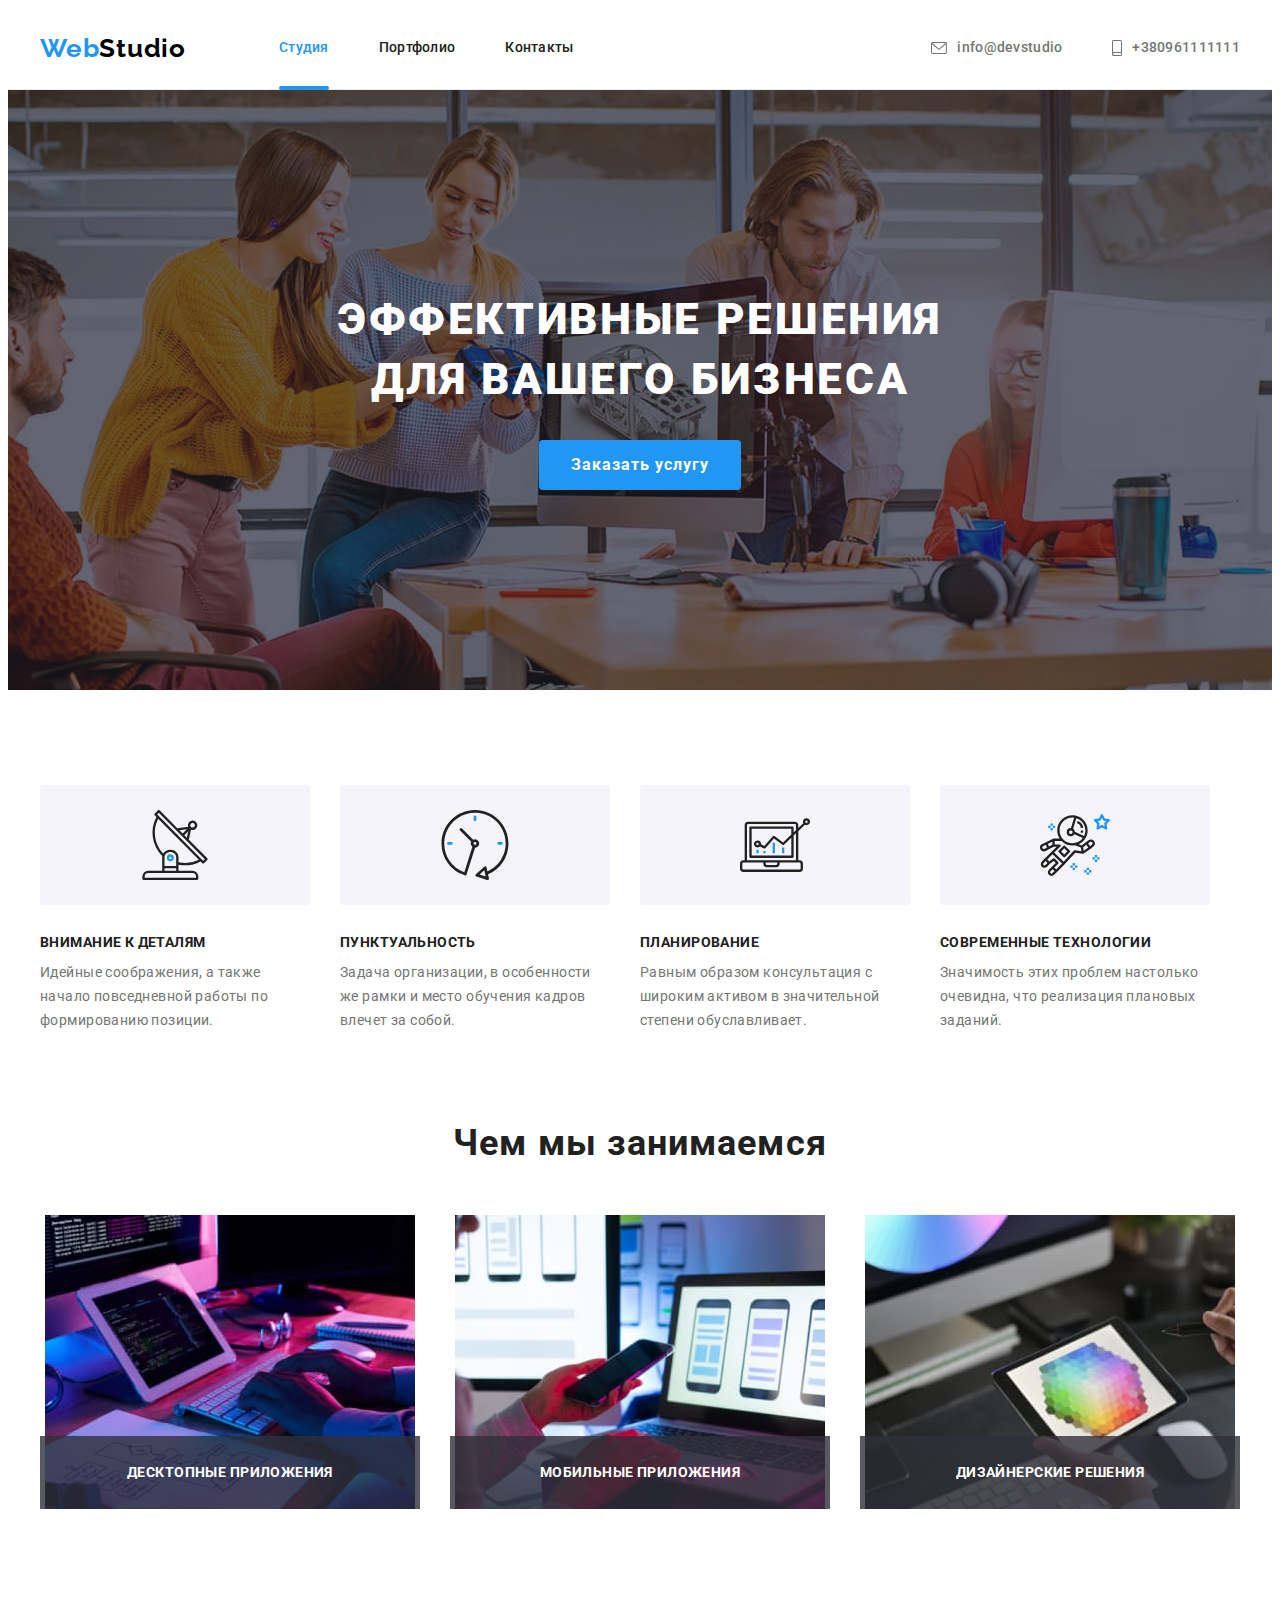
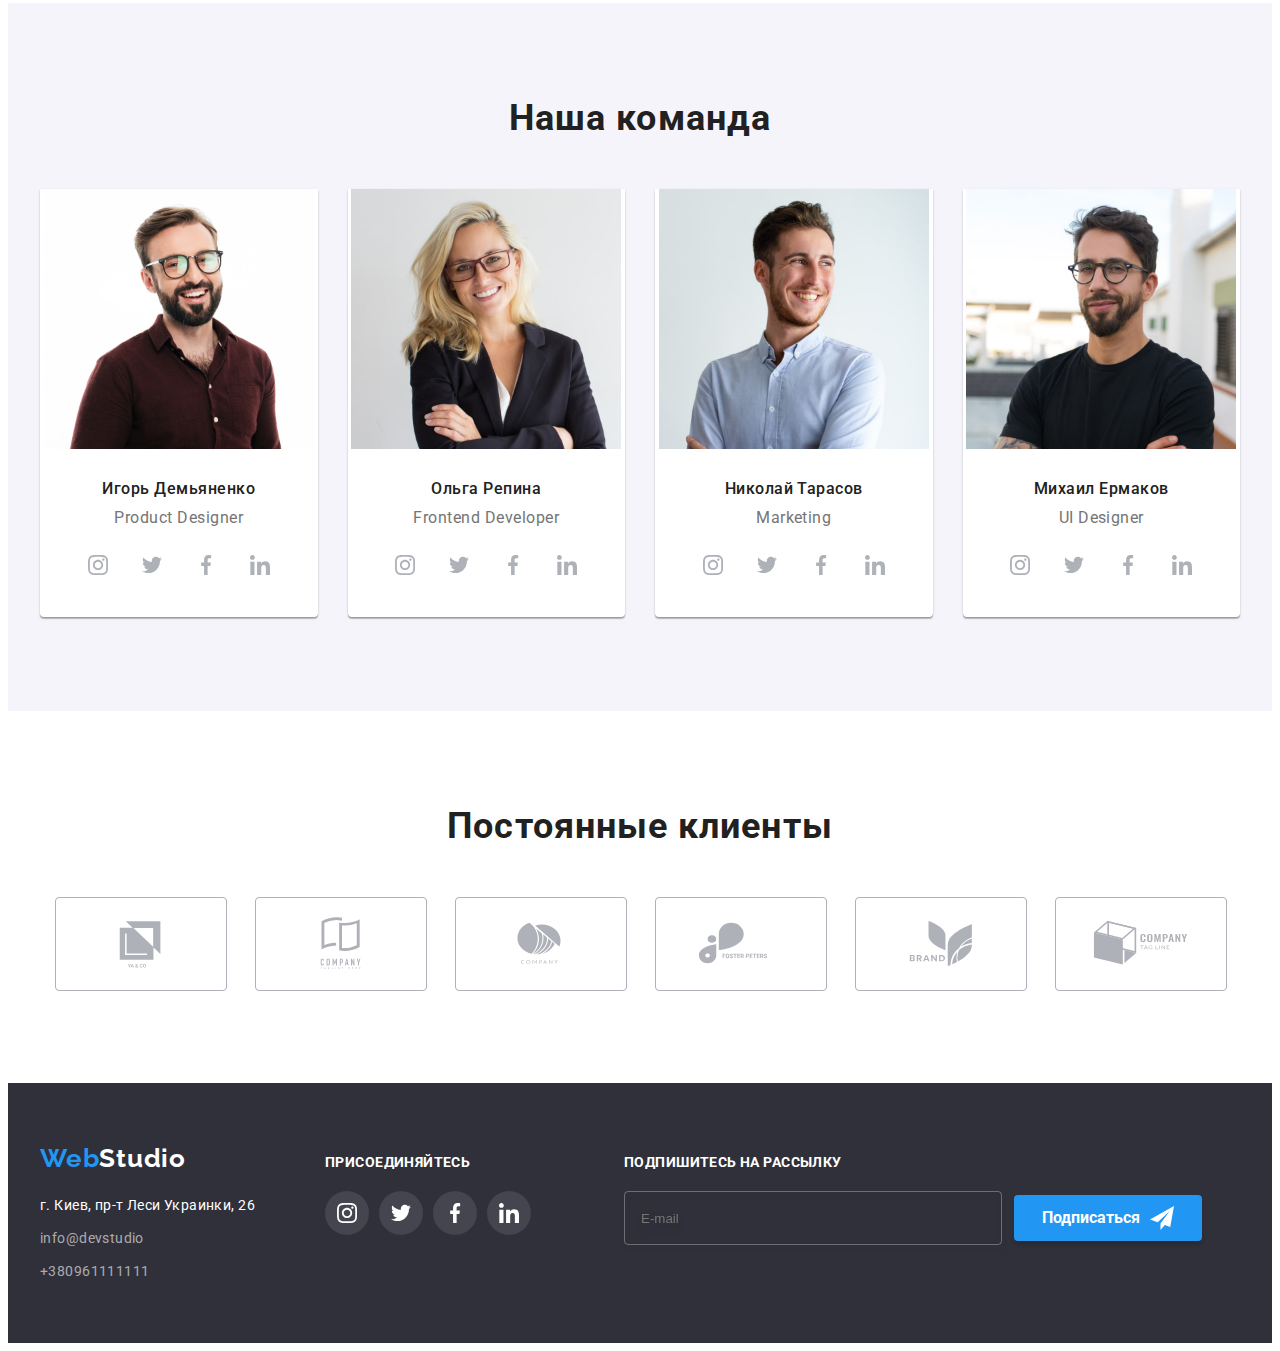
==== commit 63d60b7e: "correct HW6" ====
--- a/index.html
+++ b/index.html
@@ -21,7 +21,7 @@
     <link rel="stylesheet" href="./css/styles.css" />
   </head>
   <body>
-    <!-------------------------------------------------header-->
+    <!-- header -->
     <header class="header">
       <div class="container">
         <a class="header-logo link logo" href="/" lang="en"
@@ -68,9 +68,9 @@
       </div>
     </header>
 
-    <!---------------------------------------------------main-->
+    <!-- main -->
     <main>
-      <!-------------------------------------------------hero-->
+      <!-- hero -->
       <section class="hero">
         <div class="container">
           <h1 class="hero-title">Эффективные решения для вашего бизнеса</h1>
@@ -85,7 +85,7 @@
         </div>
       </section>
 
-      <!------------------------------------------properties-->
+      <!-- properties -->
       <section class="properties">
         <div class="container">
           <h2 class="visually-hidden">Особенности</h2>
@@ -122,7 +122,7 @@
         </div>
       </section>
 
-      <!------------------------------------------------work-->
+      <!-- work -->
       <section class="work">
         <div class="container">
           <h2 class="work-title title">Чем мы занимаемся</h2>
@@ -161,7 +161,7 @@
         </div>
       </section>
 
-      <!--------------------------------------------our team-->
+      <!-- our team -->
       <section class="team">
         <div class="container">
           <h2 class="our-team-title title">Наша команда</h2>
@@ -337,7 +337,7 @@
         </div>
       </section>
 
-      <!------------------------------------------- clients -->
+      <!-- clients -->
       <section class="clients">
         <div class="container">
           <h2 class="clients-title">Постоянные клиенты</h2>
@@ -389,7 +389,7 @@
       </section>
     </main>
 
-    <!------------------------------------------------footer-->
+    <!-- footer -->
     <footer class="footer">
       <div class="container">
         <div class="footer-contacts">
@@ -448,29 +448,29 @@
           </ul>
         </div>
 
-        <form name="footer-form" class="footer-form">
+        <div class="footer-form">
           <p class="footer-form-text">Подпишитесь на рассылку</p>
-          <label for="footer-form-email"></label>
-          <input
-            class="footer-form-email"
-            name="footer-form-email"
-            type="email"
-            placeholder="E-mail"
-            autocomplete="on"
-            id="footer-form-email"
-          />
-          <button type="submit" class="footer-btn-sub">
-            <div class="for-form">
-              <span class="footer-btn-text">Подписаться</span>
+          <form name="footer-form-sub" class="footer-form-sub">
+            <label for="footer-form-email"></label>
+            <input
+              class="footer-form-email"
+              name="footer-form-email"
+              type="email"
+              placeholder="E-mail"
+              autocomplete="on"
+              id="footer-form-email"
+            />
+            <button type="submit" class="footer-btn-sub">
+              Подписаться
               <svg class="footer-form-icon" width="24" height="24">
                 <use href="./images/icons.svg#icon-telegram"></use>
               </svg>
-            </div>
-          </button>
-        </form>
+            </button>
+          </form>
+        </div>
       </div>
     </footer>
-    <!-- ------------------------------------------------------modal window -->
+    <!-- modal window -->
     <div class="backdrop is-hidden" data-modal>
       <div class="modal">
         <button type="button" class="modal-close-btn" data-modal-close>
@@ -478,7 +478,7 @@
             <use href="./images/icons.svg#icon-close"></use>
           </svg>
         </button>
-        <!-- ----------------------------------------------------modal form -->
+        <!-- modal form -->
         <p class="modal-title">Оставьте свои данные, мы вам перезвоним</p>
         <form>
           <div class="modal-field">
@@ -570,7 +570,7 @@
       </div>
     </div>
 
-    <!--------------------------------------------- scripts -->
+    <!-- scripts -->
     <script src="./js/modal.js"></script>
   </body>
 </html>
--- a/css/styles.css
+++ b/css/styles.css
@@ -576,6 +576,11 @@
   margin-left: 93px;
 }
 
+.footer-form-sub {
+  display: flex;
+  align-items: center;
+}
+
 .footer-form-text {
   font-weight: 700;
   font-size: 14px;
@@ -598,44 +603,30 @@
   color: var(--third-text-color);
 }
 
-.footer-form-email::placeholder {
-  font-size: 16px;
-  line-height: 1.25;
-  letter-spacing: 0.03em;
-  color: rgba(255, 255, 255, 0.6);
-}
-
-.for-form {
-  display: flex;
-  padding-left: 29px;
-}
-
-.footer-btn-text {
+.footer-btn-sub {
+  display: flex;
+  align-items: center;
+  justify-content: center;
   font-family: inherit;
   font-weight: 700;
   font-size: 16px;
   line-height: 1.88;
   color: var(--third-text-color);
-}
-
-.footer-btn-sub {
+  border: none;
   background: #2196f3;
   box-shadow: 0px 4px 4px rgba(0, 0, 0, 0.15);
   border-radius: 4px;
-  width: 200px;
-  height: 50px;
-  padding: 0;
+  padding: 8px 28px;
   transition: background 250ms cubic-bezier(0.4, 0, 0.2, 1);
+}
+
+.footer-form-icon {
+  margin-left: 10px;
 }
 
 .footer-btn-sub:hover,
 .footer-btn-sub:focus {
   background: #188ce8;
-}
-
-.footer-form-icon {
-  margin-left: 10px;
-  align-items: center;
 }
 
 /* --------------------PORTFOLIO-------------------- */
@@ -825,7 +816,7 @@
 }
 
 .modal-field {
-  margin-bottom: 10px;
+  margin-bottom: 20px;
 }
 
 .input-wrap {
@@ -877,7 +868,6 @@
   resize: none;
   padding-left: 16px;
   padding-top: 12px;
-  margin-bottom: 10px;
   font-size: 12px;
   line-height: 1.16;
   letter-spacing: 0.01em;
